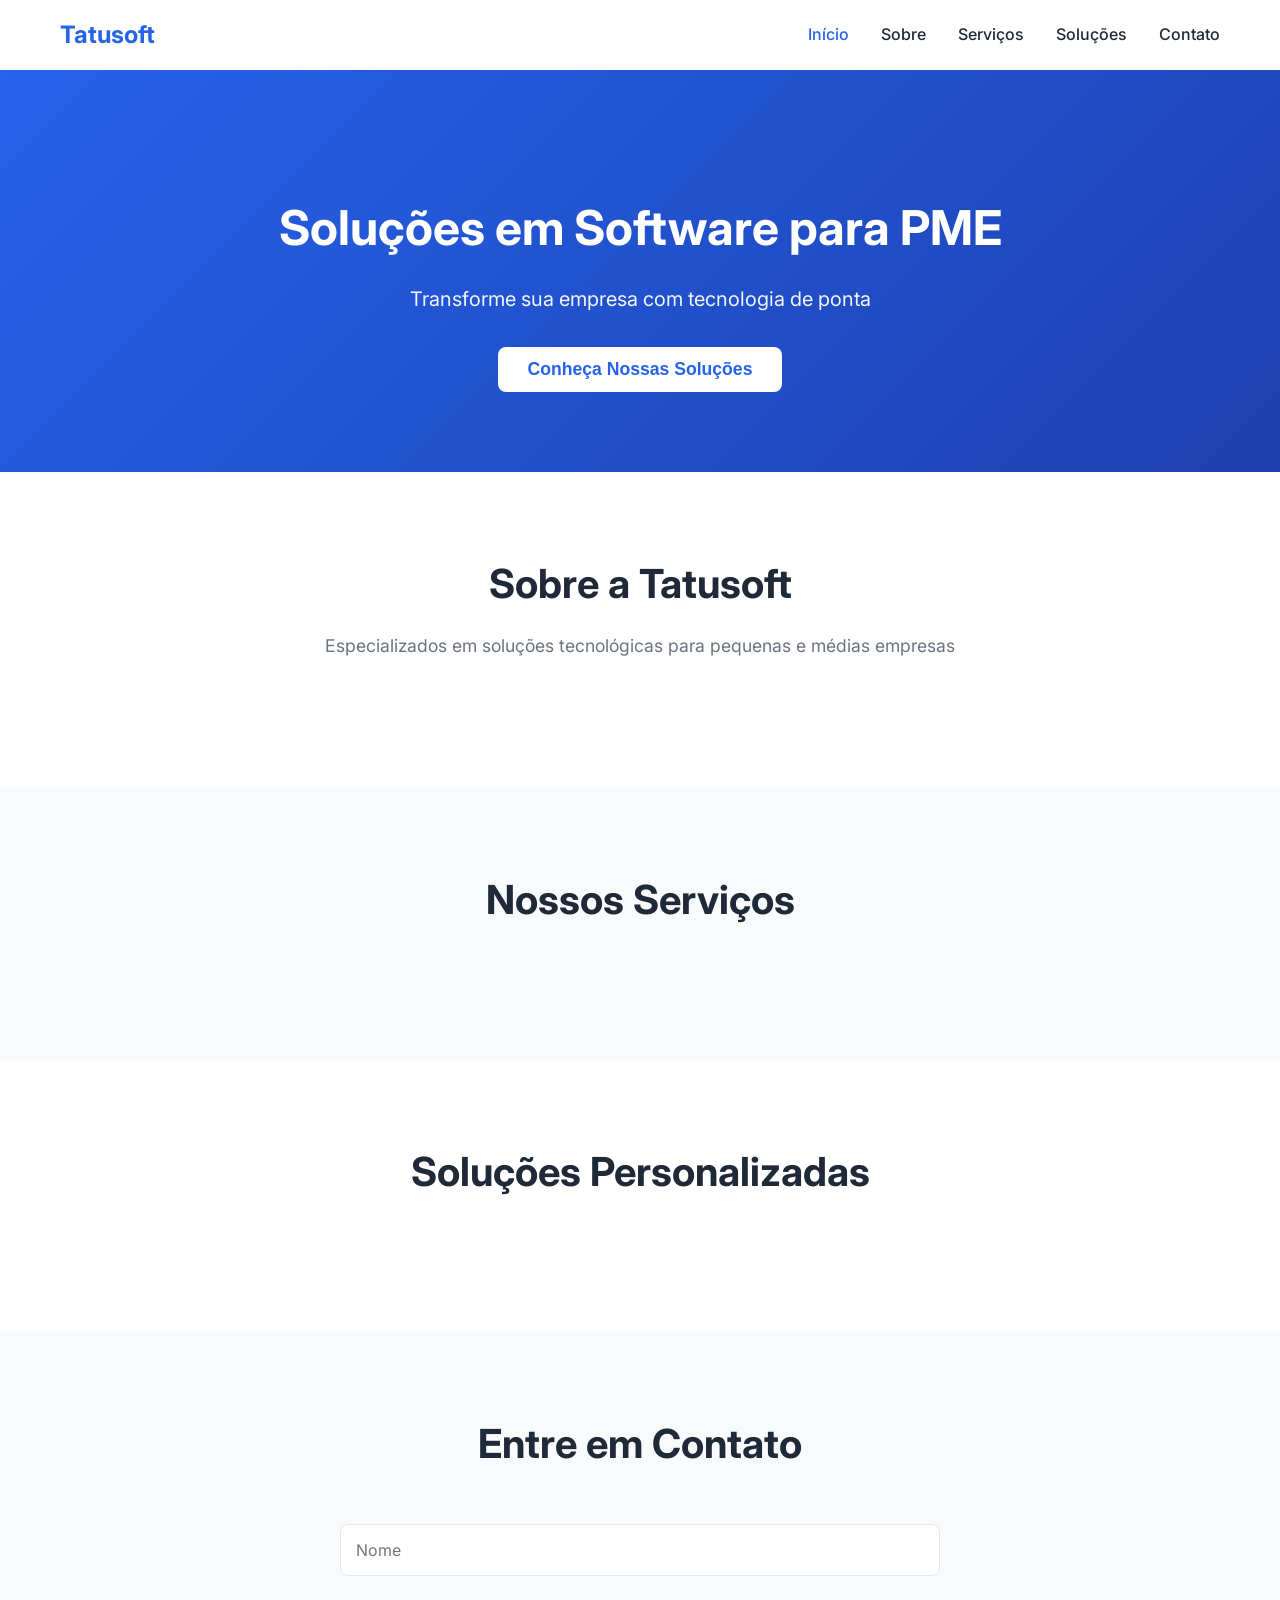
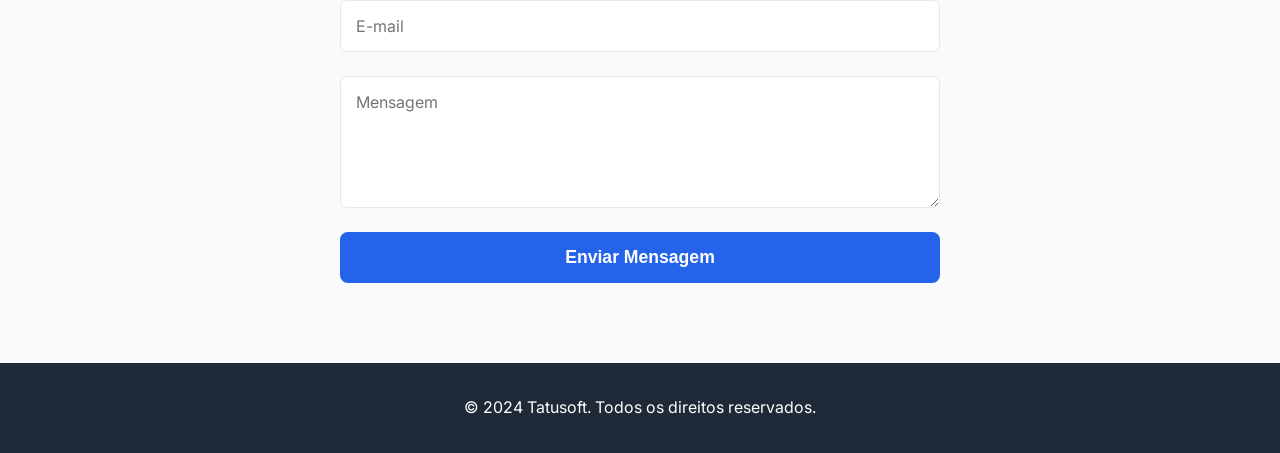
==== index.html @ 09d950d1 "Initial commit: Tatusoft website implementation - Created responsive website structure for PME solut" ====
<!DOCTYPE html>
<html lang="pt-BR">
<head>
    <meta charset="UTF-8">
    <meta name="viewport" content="width=device-width, initial-scale=1.0">
    <meta name="description" content="Tatusoft - Soluções em Software para PME">
    <meta name="keywords" content="software, PME, gestão, tecnologia, soluções empresariais">
    <title>Tatusoft - Soluções em Software para PME</title>

    <!-- Favicon -->
    <link rel="icon" type="image/x-icon" href="assets/favicon.ico">

    <!-- CSS -->
    <link rel="stylesheet" href="css/style.css">

    <!-- Fonts -->
    <link rel="preconnect" href="https://fonts.googleapis.com">
    <link rel="preconnect" href="https://fonts.gstatic.com" crossorigin>
    <link href="https://fonts.googleapis.com/css2?family=Inter:wght@300;400;500;600;700&display=swap" rel="stylesheet">
</head>
<body>
    <!-- Header -->
    <header class="header">
        <nav class="navbar">
            <div class="container">
                <div class="logo">
                    <a href="#home">Tatusoft</a>
                </div>
                <ul class="nav-menu">
                    <li><a href="#home">Início</a></li>
                    <li><a href="#sobre">Sobre</a></li>
                    <li><a href="#servicos">Serviços</a></li>
                    <li><a href="#solucoes">Soluções</a></li>
                    <li><a href="#contato">Contato</a></li>
                </ul>
                <div class="hamburger">
                    <span></span>
                    <span></span>
                    <span></span>
                </div>
            </div>
        </nav>
    </header>

    <!-- Hero Section -->
    <section id="home" class="hero">
        <div class="container">
            <h1>Soluções em Software para PME</h1>
            <p>Transforme sua empresa com tecnologia de ponta</p>
            <button class="cta-button">Conheça Nossas Soluções</button>
        </div>
    </section>

    <!-- Main Content -->
    <main>
        <!-- Sobre Section -->
        <section id="sobre" class="section">
            <div class="container">
                <h2>Sobre a Tatusoft</h2>
                <p>Especializados em soluções tecnológicas para pequenas e médias empresas</p>
            </div>
        </section>

        <!-- Serviços Section -->
        <section id="servicos" class="section">
            <div class="container">
                <h2>Nossos Serviços</h2>
                <div class="services-grid">
                    <!-- Service cards will go here -->
                </div>
            </div>
        </section>

        <!-- Soluções Section -->
        <section id="solucoes" class="section">
            <div class="container">
                <h2>Soluções Personalizadas</h2>
                <div class="solutions-grid">
                    <!-- Solution cards will go here -->
                </div>
            </div>
        </section>

        <!-- Contato Section -->
        <section id="contato" class="section">
            <div class="container">
                <h2>Entre em Contato</h2>
                <form class="contact-form">
                    <input type="text" placeholder="Nome" required>
                    <input type="email" placeholder="E-mail" required>
                    <textarea placeholder="Mensagem" rows="5" required></textarea>
                    <button type="submit">Enviar Mensagem</button>
                </form>
            </div>
        </section>
    </main>

    <!-- Footer -->
    <footer class="footer">
        <div class="container">
            <p>&copy; 2024 Tatusoft. Todos os direitos reservados.</p>
        </div>
    </footer>

    <!-- JavaScript -->
    <script src="js/main.js"></script>
</body>
</html>
---- css/style.css ----
/* Reset and Base Styles */
* {
    margin: 0;
    padding: 0;
    box-sizing: border-box;
}

:root {
    --primary-color: #2563eb;
    --secondary-color: #1e40af;
    --accent-color: #3b82f6;
    --text-dark: #1f2937;
    --text-light: #6b7280;
    --bg-light: #f9fafb;
    --bg-white: #ffffff;
    --border-color: #e5e7eb;
    --shadow: 0 4px 6px -1px rgb(0 0 0 / 0.1);
    --shadow-lg: 0 10px 15px -3px rgb(0 0 0 / 0.1);
}

body {
    font-family: 'Inter', sans-serif;
    color: var(--text-dark);
    line-height: 1.6;
    background-color: var(--bg-white);
}

.container {
    max-width: 1200px;
    margin: 0 auto;
    padding: 0 20px;
}

/* Header Styles */
.header {
    background-color: var(--bg-white);
    box-shadow: var(--shadow);
    position: fixed;
    top: 0;
    width: 100%;
    z-index: 1000;
}

.navbar {
    padding: 1rem 0;
}

.navbar .container {
    display: flex;
    justify-content: space-between;
    align-items: center;
}

.logo a {
    font-size: 1.5rem;
    font-weight: 700;
    color: var(--primary-color);
    text-decoration: none;
}

.nav-menu {
    display: flex;
    list-style: none;
    gap: 2rem;
}

.nav-menu a {
    color: var(--text-dark);
    text-decoration: none;
    font-weight: 500;
    transition: color 0.3s ease;
}

.nav-menu a:hover {
    color: var(--primary-color);
}

.hamburger {
    display: none;
    flex-direction: column;
    cursor: pointer;
}

.hamburger span {
    width: 25px;
    height: 3px;
    background-color: var(--text-dark);
    margin: 3px 0;
    transition: 0.3s;
}

/* Hero Section */
.hero {
    background: linear-gradient(135deg, var(--primary-color), var(--secondary-color));
    color: white;
    padding: 120px 0 80px;
    text-align: center;
    margin-top: 70px;
}

.hero h1 {
    font-size: 3rem;
    font-weight: 700;
    margin-bottom: 1rem;
}

.hero p {
    font-size: 1.25rem;
    margin-bottom: 2rem;
    opacity: 0.95;
}

.cta-button {
    background-color: white;
    color: var(--primary-color);
    padding: 12px 30px;
    font-size: 1.1rem;
    font-weight: 600;
    border: none;
    border-radius: 8px;
    cursor: pointer;
    transition: transform 0.3s ease, box-shadow 0.3s ease;
}

.cta-button:hover {
    transform: translateY(-2px);
    box-shadow: var(--shadow-lg);
}

/* Section Styles */
.section {
    padding: 80px 0;
}

.section:nth-child(even) {
    background-color: var(--bg-light);
}

.section h2 {
    font-size: 2.5rem;
    font-weight: 700;
    margin-bottom: 1rem;
    text-align: center;
    color: var(--text-dark);
}

.section > .container > p {
    text-align: center;
    color: var(--text-light);
    font-size: 1.1rem;
    margin-bottom: 3rem;
}

/* Services Grid */
.services-grid {
    display: grid;
    grid-template-columns: repeat(auto-fit, minmax(300px, 1fr));
    gap: 2rem;
    margin-top: 3rem;
}

.service-card {
    background: var(--bg-white);
    border-radius: 12px;
    padding: 2rem;
    text-align: center;
    box-shadow: var(--shadow);
    transition: transform 0.3s ease, box-shadow 0.3s ease;
}

.service-card:hover {
    transform: translateY(-5px);
    box-shadow: var(--shadow-lg);
}

/* Solutions Grid */
.solutions-grid {
    display: grid;
    grid-template-columns: repeat(auto-fit, minmax(350px, 1fr));
    gap: 2rem;
    margin-top: 3rem;
}

/* Contact Form */
.contact-form {
    max-width: 600px;
    margin: 3rem auto 0;
    display: flex;
    flex-direction: column;
    gap: 1.5rem;
}

.contact-form input,
.contact-form textarea {
    padding: 15px;
    border: 1px solid var(--border-color);
    border-radius: 8px;
    font-size: 1rem;
    font-family: inherit;
    transition: border-color 0.3s ease;
}

.contact-form input:focus,
.contact-form textarea:focus {
    outline: none;
    border-color: var(--primary-color);
}

.contact-form button {
    background-color: var(--primary-color);
    color: white;
    padding: 15px 30px;
    font-size: 1.1rem;
    font-weight: 600;
    border: none;
    border-radius: 8px;
    cursor: pointer;
    transition: background-color 0.3s ease;
}

.contact-form button:hover {
    background-color: var(--secondary-color);
}

/* Footer */
.footer {
    background-color: var(--text-dark);
    color: white;
    padding: 2rem 0;
    text-align: center;
}

/* Responsive Design */
@media (max-width: 768px) {
    .nav-menu {
        position: fixed;
        left: -100%;
        top: 70px;
        flex-direction: column;
        background-color: var(--bg-white);
        width: 100%;
        text-align: center;
        transition: 0.3s;
        box-shadow: var(--shadow);
        padding: 2rem 0;
    }

    .nav-menu.active {
        left: 0;
    }

    .hamburger {
        display: flex;
    }

    .hamburger.active span:nth-child(1) {
        transform: rotate(-45deg) translate(-5px, 6px);
    }

    .hamburger.active span:nth-child(2) {
        opacity: 0;
    }

    .hamburger.active span:nth-child(3) {
        transform: rotate(45deg) translate(-5px, -6px);
    }

    .hero h1 {
        font-size: 2rem;
    }

    .hero p {
        font-size: 1rem;
    }

    .section h2 {
        font-size: 1.75rem;
    }

    .services-grid,
    .solutions-grid {
        grid-template-columns: 1fr;
    }
}

@media (max-width: 480px) {
    .hero {
        padding: 80px 0 60px;
    }

    .section {
        padding: 60px 0;
    }

    .cta-button {
        font-size: 1rem;
        padding: 10px 25px;
    }
}
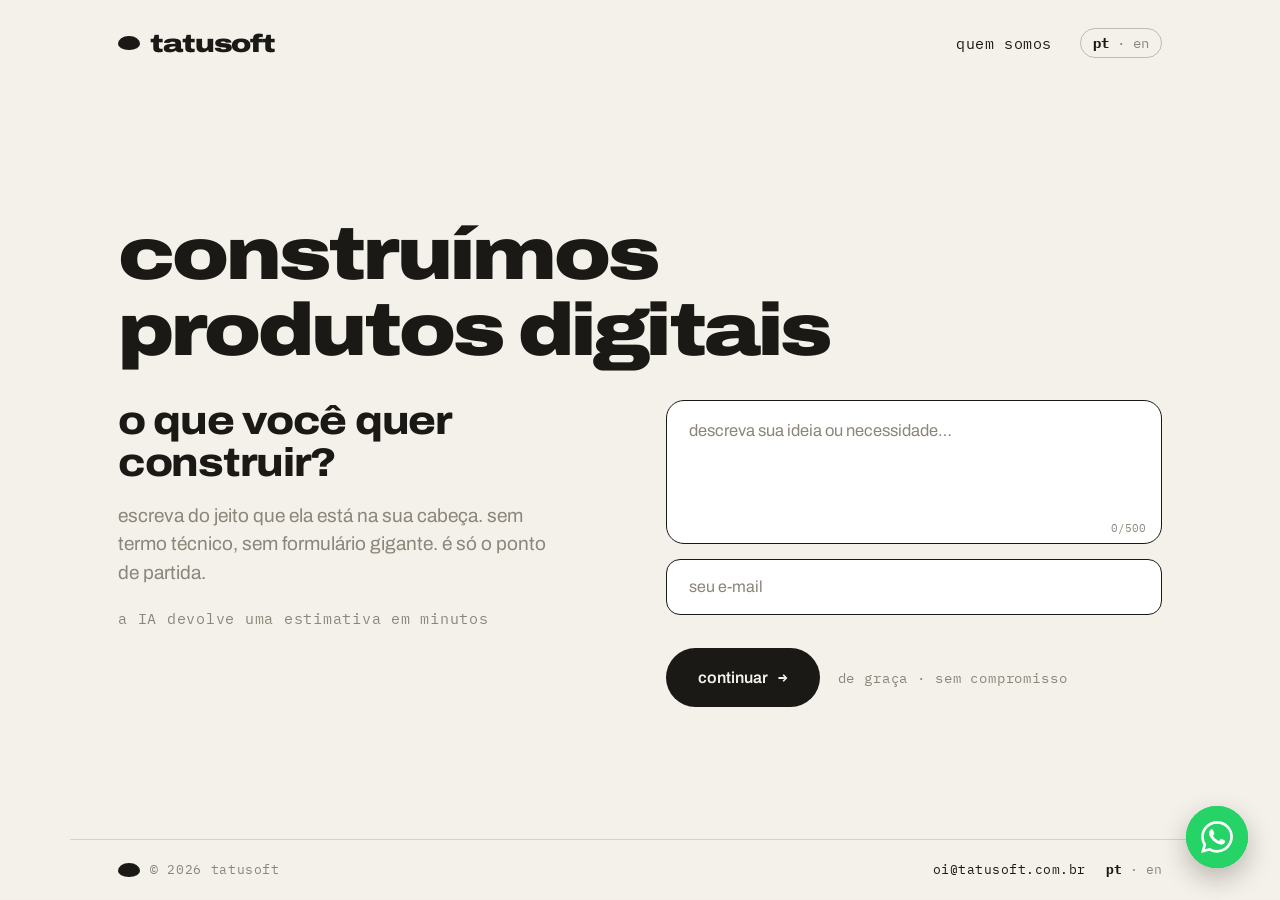
==== commit 5fb026fc: "Update: Implementação completa do design Tatusoft PME - Redesign completo seguindo o manual de marca" ====
--- a/index.html
+++ b/index.html
@@ -3,104 +3,130 @@
 <head>
     <meta charset="UTF-8">
     <meta name="viewport" content="width=device-width, initial-scale=1.0">
-    <meta name="description" content="Tatusoft - Soluções em Software para PME">
-    <meta name="keywords" content="software, PME, gestão, tecnologia, soluções empresariais">
-    <title>Tatusoft - Soluções em Software para PME</title>
+    <meta name="description" content="Tatusoft - Consultoria brasileira de produtos digitais. Transformamos ideias em produtos digitais, do primeiro rabisco ao produto no ar.">
+    <meta name="keywords" content="consultoria, produtos digitais, desenvolvimento, software, PME, tecnologia">
+    <title>tatusoft - produtos digitais para PME</title>
 
     <!-- Favicon -->
-    <link rel="icon" type="image/x-icon" href="assets/favicon.ico">
-
-    <!-- CSS -->
-    <link rel="stylesheet" href="css/style.css">
+    <link rel="icon" type="image/svg+xml" href="data:image/svg+xml,%3Csvg viewBox='0 0 32 32' xmlns='http://www.w3.org/2000/svg'%3E%3Ccircle cx='16' cy='16' r='16' fill='%231B1915'/%3E%3C/svg%3E">
 
     <!-- Fonts -->
     <link rel="preconnect" href="https://fonts.googleapis.com">
     <link rel="preconnect" href="https://fonts.gstatic.com" crossorigin>
-    <link href="https://fonts.googleapis.com/css2?family=Inter:wght@300;400;500;600;700&display=swap" rel="stylesheet">
+    <link href="https://fonts.googleapis.com/css2?family=Archivo:wdth,wght@62..125,100..900&family=IBM+Plex+Mono:wght@400;500&display=swap" rel="stylesheet">
+
+    <!-- CSS -->
+    <link rel="stylesheet" href="css/style.css">
 </head>
 <body>
-    <!-- Header -->
-    <header class="header">
-        <nav class="navbar">
+    <!-- WhatsApp Button -->
+    <a href="https://wa.me/5511999999999" target="_blank" rel="noopener" aria-label="conectar pelo whatsapp" class="whatsapp-button">
+        <span class="whatsapp-ring"></span>
+        <span class="whatsapp-icon">
+            <svg viewBox="0 0 24 24" width="32" height="32" fill="currentColor">
+                <path d="M17.472 14.382c-.297-.149-1.758-.867-2.03-.967-.273-.099-.471-.148-.67.15-.197.297-.767.966-.94 1.164-.173.199-.347.223-.644.075-.297-.15-1.255-.463-2.39-1.475-.883-.788-1.48-1.761-1.653-2.059-.173-.297-.018-.458.13-.606.134-.133.298-.347.446-.52.149-.174.198-.298.298-.497.099-.198.05-.371-.025-.52-.075-.149-.669-1.612-.916-2.207-.242-.579-.487-.5-.669-.51l-.57-.01c-.198 0-.52.074-.792.372-.272.297-1.04 1.016-1.04 2.479 0 1.462 1.065 2.875 1.213 3.074.149.198 2.096 3.2 5.077 4.487.71.306 1.263.489 1.694.625.712.227 1.36.195 1.872.118.571-.085 1.758-.719 2.006-1.413.248-.694.248-1.289.173-1.413-.074-.124-.272-.198-.57-.347m-5.421 7.403h-.004a9.87 9.87 0 01-5.031-1.378l-.361-.214-3.741.982.998-3.648-.235-.374a9.86 9.86 0 01-1.51-5.26c.001-5.45 4.436-9.884 9.888-9.884 2.64 0 5.122 1.03 6.988 2.898a9.825 9.825 0 012.893 6.994c-.003 5.45-4.437 9.884-9.885 9.884m8.413-18.297A11.815 11.815 0 0012.05 0C5.495 0 .16 5.335.157 11.892c0 2.096.547 4.142 1.588 5.945L.057 24l6.305-1.654a11.882 11.882 0 005.683 1.448h.005c6.554 0 11.89-5.335 11.893-11.893a11.821 11.821 0 00-3.48-8.413z"></path>
+            </svg>
+        </span>
+    </a>
+
+    <!-- Transition Splash (hidden by default) -->
+    <div id="transitionSplash" class="transition-splash" style="display: none;">
+        <div class="splash-pebble"></div>
+        <div class="splash-logo">tatusoft</div>
+        <div class="splash-label">preparando sua conversa</div>
+    </div>
+
+    <!-- Main Layout -->
+    <div class="wrapper">
+        <!-- Navigation -->
+        <header class="nav">
+            <a href="#" class="logo">
+                <span class="logo-pebble"></span>
+                tatusoft
+            </a>
+            <nav class="nav-menu">
+                <a href="#" class="nav-link">quem somos</a>
+                <button class="lang-switch" aria-label="alternar idioma">
+                    <span class="lang-pt active">pt</span>
+                    <span class="lang-divider"> · </span>
+                    <span class="lang-en">en</span>
+                </button>
+            </nav>
+        </header>
+
+        <!-- Hero Section -->
+        <section class="hero">
             <div class="container">
-                <div class="logo">
-                    <a href="#home">Tatusoft</a>
-                </div>
-                <ul class="nav-menu">
-                    <li><a href="#home">Início</a></li>
-                    <li><a href="#sobre">Sobre</a></li>
-                    <li><a href="#servicos">Serviços</a></li>
-                    <li><a href="#solucoes">Soluções</a></li>
-                    <li><a href="#contato">Contato</a></li>
-                </ul>
-                <div class="hamburger">
-                    <span></span>
-                    <span></span>
-                    <span></span>
-                </div>
-            </div>
-        </nav>
-    </header>
+                <h1 class="hero-title">
+                    <span class="hero-static" data-pt="construímos" data-en="we build">construímos</span>
+                    <span class="hero-dynamic" data-words-pt='["produtos digitais", "projetos proprietários", "experimentos digitais", "times de tecnologia"]' data-words-en='["digital products", "proprietary projects", "digital experiments", "technology teams"]'>produtos digitais</span>
+                </h1>
 
-    <!-- Hero Section -->
-    <section id="home" class="hero">
-        <div class="container">
-            <h1>Soluções em Software para PME</h1>
-            <p>Transforme sua empresa com tecnologia de ponta</p>
-            <button class="cta-button">Conheça Nossas Soluções</button>
-        </div>
-    </section>
+                <div class="hero-grid">
+                    <div class="hero-info">
+                        <h2 data-pt="o que você quer construir?" data-en="what do you want to build?">o que você quer construir?</h2>
+                        <p data-pt="escreva do jeito que ela está na sua cabeça. sem termo técnico, sem formulário gigante. é só o ponto de partida." data-en="write it the way it's in your head. no technical terms, no giant form. it's just the starting point.">
+                            escreva do jeito que ela está na sua cabeça. sem termo técnico, sem formulário gigante. é só o ponto de partida.
+                        </p>
+                        <div class="mono-accent" data-pt="a IA devolve uma estimativa em minutos" data-en="the AI returns an estimate in minutes">
+                            a IA devolve uma estimativa em minutos
+                        </div>
+                    </div>
 
-    <!-- Main Content -->
-    <main>
-        <!-- Sobre Section -->
-        <section id="sobre" class="section">
-            <div class="container">
-                <h2>Sobre a Tatusoft</h2>
-                <p>Especializados em soluções tecnológicas para pequenas e médias empresas</p>
-            </div>
-        </section>
+                    <form class="capture-form" id="captureForm">
+                        <div class="textarea-wrapper">
+                            <textarea
+                                id="ideaInput"
+                                maxlength="500"
+                                placeholder="descreva sua ideia ou necessidade…"
+                                data-placeholder-pt="descreva sua ideia ou necessidade…"
+                                data-placeholder-en="describe your idea or need…"
+                                required
+                            ></textarea>
+                            <div class="char-count">0/500</div>
+                        </div>
 
-        <!-- Serviços Section -->
-        <section id="servicos" class="section">
-            <div class="container">
-                <h2>Nossos Serviços</h2>
-                <div class="services-grid">
-                    <!-- Service cards will go here -->
+                        <input
+                            type="email"
+                            id="emailInput"
+                            placeholder="seu e-mail"
+                            data-placeholder-pt="seu e-mail"
+                            data-placeholder-en="your email"
+                            required
+                        >
+
+                        <div class="form-actions">
+                            <button type="submit" class="btn-primary">
+                                <span data-pt="continuar" data-en="continue">continuar</span>
+                                <span class="arrow">→</span>
+                            </button>
+                            <span class="form-note" data-pt="de graça · sem compromisso" data-en="free · no commitment">
+                                de graça · sem compromisso
+                            </span>
+                        </div>
+                    </form>
                 </div>
             </div>
         </section>
 
-        <!-- Soluções Section -->
-        <section id="solucoes" class="section">
-            <div class="container">
-                <h2>Soluções Personalizadas</h2>
-                <div class="solutions-grid">
-                    <!-- Solution cards will go here -->
+        <!-- Footer -->
+        <footer class="footer">
+            <div class="footer-content">
+                <div class="footer-left">
+                    <span class="footer-pebble"></span>
+                    <span class="footer-copyright">© 2026 tatusoft</span>
+                </div>
+                <div class="footer-right">
+                    <a href="mailto:oi@tatusoft.com.br">oi@tatusoft.com.br</a>
+                    <button class="lang-switch-footer" aria-label="alternar idioma">
+                        <span class="lang-pt active">pt</span>
+                        <span> · </span>
+                        <span class="lang-en">en</span>
+                    </button>
                 </div>
             </div>
-        </section>
-
-        <!-- Contato Section -->
-        <section id="contato" class="section">
-            <div class="container">
-                <h2>Entre em Contato</h2>
-                <form class="contact-form">
-                    <input type="text" placeholder="Nome" required>
-                    <input type="email" placeholder="E-mail" required>
-                    <textarea placeholder="Mensagem" rows="5" required></textarea>
-                    <button type="submit">Enviar Mensagem</button>
-                </form>
-            </div>
-        </section>
-    </main>
-
-    <!-- Footer -->
-    <footer class="footer">
-        <div class="container">
-            <p>&copy; 2024 Tatusoft. Todos os direitos reservados.</p>
-        </div>
-    </footer>
+        </footer>
+    </div>
 
     <!-- JavaScript -->
     <script src="js/main.js"></script>
--- a/css/style.css
+++ b/css/style.css
@@ -1,4 +1,4 @@
-/* Reset and Base Styles */
+/* ========== Base Styles ========== */
 * {
     margin: 0;
     padding: 0;
@@ -6,294 +6,511 @@
 }
 
 :root {
-    --primary-color: #2563eb;
-    --secondary-color: #1e40af;
-    --accent-color: #3b82f6;
-    --text-dark: #1f2937;
-    --text-light: #6b7280;
-    --bg-light: #f9fafb;
-    --bg-white: #ffffff;
-    --border-color: #e5e7eb;
-    --shadow: 0 4px 6px -1px rgb(0 0 0 / 0.1);
-    --shadow-lg: 0 10px 15px -3px rgb(0 0 0 / 0.1);
+    /* Brand Colors */
+    --papel: #F4F1EA;
+    --leite: #FCFBF8;
+    --grafite: #1B1915;
+    --pedra: #8B857A;
+    --whatsapp: #25D366;
+
+    /* Spacing */
+    --spacing-xs: 8px;
+    --spacing-sm: 12px;
+    --spacing-md: 16px;
+    --spacing-lg: 24px;
+    --spacing-xl: 32px;
+    --spacing-2xl: 48px;
+    --spacing-3xl: 64px;
+}
+
+html {
+    height: 100%;
+    background: var(--papel);
 }
 
 body {
-    font-family: 'Inter', sans-serif;
-    color: var(--text-dark);
-    line-height: 1.6;
-    background-color: var(--bg-white);
-}
-
-.container {
-    max-width: 1200px;
-    margin: 0 auto;
-    padding: 0 20px;
-}
-
-/* Header Styles */
-.header {
-    background-color: var(--bg-white);
-    box-shadow: var(--shadow);
+    margin: 0;
+    height: 100%;
+    overflow: hidden;
+    background: var(--papel);
+    color: var(--grafite);
+    font-family: 'Archivo', system-ui, sans-serif;
+    -webkit-font-smoothing: antialiased;
+    text-rendering: optimizeLegibility;
+}
+
+a {
+    color: var(--grafite);
+    text-decoration: none;
+}
+
+a:hover {
+    opacity: 0.55;
+}
+
+::selection {
+    background: var(--grafite);
+    color: var(--papel);
+}
+
+input, textarea {
+    font-family: 'Archivo', system-ui, sans-serif;
+}
+
+input::placeholder, textarea::placeholder {
+    color: var(--pedra);
+    opacity: 1;
+}
+
+/* ========== Animations ========== */
+@keyframes pebble {
+    0%, 100% { transform: translateY(0); }
+    50% { transform: translateY(-7px); }
+}
+
+@keyframes wordin {
+    from {
+        opacity: 0;
+        transform: translateY(0.28em);
+    }
+    to {
+        opacity: 1;
+        transform: translateY(0);
+    }
+}
+
+@keyframes wa-float {
+    0%, 100% { transform: translateY(0); }
+    50% { transform: translateY(-6px); }
+}
+
+@keyframes wa-ring {
+    0% {
+        transform: scale(1);
+        opacity: 0.55;
+    }
+    70%, 100% {
+        transform: scale(1.9);
+        opacity: 0;
+    }
+}
+
+/* ========== WhatsApp Button ========== */
+.whatsapp-button {
+    position: fixed;
+    right: clamp(18px, 3vw, 32px);
+    bottom: clamp(18px, 3vw, 32px);
+    z-index: 95;
+    width: 62px;
+    height: 62px;
+    display: flex;
+    align-items: center;
+    justify-content: center;
+    animation: wa-float 3s ease-in-out infinite;
+}
+
+.whatsapp-ring {
+    position: absolute;
+    inset: 0;
+    border-radius: 999px;
+    background: var(--whatsapp);
+    animation: wa-ring 2.4s ease-out infinite;
+}
+
+.whatsapp-icon {
+    position: relative;
+    width: 62px;
+    height: 62px;
+    border-radius: 999px;
+    background: var(--whatsapp);
+    color: #FFFFFF;
+    display: flex;
+    align-items: center;
+    justify-content: center;
+    box-shadow: 0 10px 26px rgba(27, 25, 21, 0.28);
+}
+
+/* ========== Transition Splash ========== */
+.transition-splash {
     position: fixed;
     top: 0;
+    left: 0;
+    width: 100vw;
+    height: 100vh;
+    z-index: 90;
+    background: var(--grafite);
+    color: var(--papel);
+    display: flex;
+    flex-direction: column;
+    align-items: center;
+    justify-content: center;
+    gap: 22px;
+}
+
+.splash-pebble {
+    width: 46px;
+    height: 29px;
+    background: var(--papel);
+    border-radius: 50% / 58% 58% 44% 44%;
+    animation: pebble 1.2s ease-in-out infinite;
+}
+
+.splash-logo {
+    font-size: clamp(34px, 8vw, 52px);
+    font-weight: 900;
+    font-stretch: 125%;
+    letter-spacing: -0.045em;
+}
+
+.splash-label {
+    font-family: 'IBM Plex Mono', monospace;
+    font-size: 13px;
+    letter-spacing: 0.14em;
+    color: rgba(244, 241, 234, 0.55);
+    text-transform: uppercase;
+}
+
+/* ========== Layout Wrapper ========== */
+.wrapper {
+    height: 100vh;
+    display: flex;
+    flex-direction: column;
+    overflow: hidden;
+}
+
+/* ========== Navigation ========== */
+.nav {
+    flex: none;
+    max-width: 1140px;
+    margin: 0 auto;
+    padding: clamp(16px, 3vw, 28px) clamp(20px, 4vw, 48px);
+    display: flex;
+    align-items: center;
+    justify-content: space-between;
+    gap: 16px;
     width: 100%;
-    z-index: 1000;
-}
-
-.navbar {
-    padding: 1rem 0;
-}
-
-.navbar .container {
-    display: flex;
+}
+
+.logo {
+    display: flex;
+    align-items: center;
+    gap: 10px;
+    font-size: 25px;
+    font-weight: 900;
+    font-stretch: 125%;
+    letter-spacing: -0.045em;
+}
+
+.logo-pebble, .footer-pebble {
+    width: 22px;
+    height: 14px;
+    background: var(--grafite);
+    border-radius: 50% / 58% 58% 44% 44%;
+    flex: none;
+}
+
+.nav-menu {
+    display: flex;
+    align-items: center;
+    gap: clamp(14px, 2.5vw, 28px);
+    font-family: 'IBM Plex Mono', monospace;
+    font-size: 14.5px;
+    letter-spacing: 0.04em;
+}
+
+.lang-switch, .lang-switch-footer {
+    border: 1px solid rgba(27, 25, 21, 0.25);
+    border-radius: 999px;
+    padding: 5px 12px;
+    cursor: pointer;
+    user-select: none;
+    background: transparent;
+    font-family: 'IBM Plex Mono', monospace;
+    font-size: 14px;
+    color: var(--grafite);
+}
+
+.lang-switch:hover, .lang-switch-footer:hover {
+    opacity: 0.7;
+}
+
+.lang-pt, .lang-en {
+    transition: all 0.3s ease;
+}
+
+.lang-pt.active, .lang-en.active {
+    font-weight: 700;
+    color: var(--grafite);
+}
+
+.lang-pt:not(.active), .lang-en:not(.active) {
+    color: var(--pedra);
+}
+
+.lang-divider {
+    color: var(--pedra);
+}
+
+/* ========== Hero Section ========== */
+.hero {
+    flex: 1 1 auto;
+    min-height: 0;
+    display: flex;
+    flex-direction: column;
+    justify-content: center;
+    overflow: hidden;
+    padding: clamp(12px, 2.5vh, 36px) 0;
+}
+
+.container {
+    max-width: 1140px;
+    width: 100%;
+    margin: 0 auto;
+    padding: 0 clamp(20px, 4vw, 48px);
+}
+
+.hero-title {
+    margin: 0;
+    font-size: clamp(38px, 6vw, 74px);
+    font-weight: 900;
+    font-stretch: 118%;
+    letter-spacing: -0.04em;
+    line-height: 1.02;
+}
+
+.hero-static, .hero-dynamic {
+    display: block;
+}
+
+.hero-dynamic {
+    animation: wordin 0.5s ease both;
+}
+
+.hero-grid {
+    margin-top: clamp(18px, 3.5vh, 60px);
+    display: grid;
+    grid-template-columns: repeat(auto-fit, minmax(320px, 1fr));
+    gap: clamp(24px, 4vw, 64px);
+    align-items: start;
+}
+
+.hero-info h2 {
+    margin: 0;
+    font-size: clamp(26px, 3.4vw, 40px);
+    font-weight: 800;
+    font-stretch: 112%;
+    letter-spacing: -0.032em;
+    line-height: 1.05;
+}
+
+.hero-info p {
+    margin: clamp(12px, 2vh, 20px) 0 0;
+    font-size: clamp(15px, 1.9vw, 19px);
+    color: var(--pedra);
+    line-height: 1.5;
+    max-width: 440px;
+}
+
+.mono-accent {
+    margin-top: clamp(14px, 2.4vh, 26px);
+    display: flex;
+    align-items: center;
+    gap: 10px;
+    font-family: 'IBM Plex Mono', monospace;
+    font-size: 15px;
+    letter-spacing: 0.05em;
+    color: var(--pedra);
+}
+
+/* ========== Form ========== */
+.capture-form {
+    display: flex;
+    flex-direction: column;
+    gap: 12px;
+}
+
+.textarea-wrapper {
+    position: relative;
+}
+
+textarea {
+    width: 100%;
+    height: clamp(96px, 16vh, 200px);
+    resize: none;
+    border: 1.5px solid var(--grafite);
+    border-radius: 18px;
+    background: #FFFFFF;
+    outline: none;
+    padding: 18px 22px;
+    font-size: 16.5px;
+    line-height: 1.5;
+    color: var(--grafite);
+    transition: border-color 0.3s ease;
+}
+
+textarea:focus {
+    border-color: var(--grafite);
+    box-shadow: 0 0 0 2px rgba(27, 25, 21, 0.1);
+}
+
+.char-count {
+    position: absolute;
+    right: 16px;
+    bottom: 12px;
+    font-family: 'IBM Plex Mono', monospace;
+    font-size: 11px;
+    color: var(--pedra);
+}
+
+input[type="email"] {
+    width: 100%;
+    height: 56px;
+    border: 1.5px solid var(--grafite);
+    border-radius: 14px;
+    background: #FFFFFF;
+    outline: none;
+    padding: 0 22px;
+    font-size: 16px;
+    color: var(--grafite);
+    transition: border-color 0.3s ease;
+}
+
+input[type="email"]:focus {
+    border-color: var(--grafite);
+    box-shadow: 0 0 0 2px rgba(27, 25, 21, 0.1);
+}
+
+input[type="email"].error {
+    border-color: #B23A2E;
+}
+
+.form-actions {
+    margin-top: clamp(14px, 2.4vh, 24px);
+    display: flex;
+    align-items: center;
+    gap: 18px;
+    flex-wrap: wrap;
+}
+
+.btn-primary {
+    border: none;
+    cursor: pointer;
+    background: var(--grafite);
+    color: var(--papel);
+    border-radius: 999px;
+    padding: 16px 32px;
+    font-size: 16px;
+    font-weight: 600;
+    font-family: 'Archivo', sans-serif;
+    display: inline-flex;
+    align-items: center;
+    gap: 10px;
+    transition: transform 0.2s ease, box-shadow 0.2s ease;
+}
+
+.btn-primary:hover {
+    transform: translateY(-2px);
+    box-shadow: 0 4px 12px rgba(27, 25, 21, 0.25);
+}
+
+.btn-primary .arrow {
+    font-family: 'IBM Plex Mono', monospace;
+}
+
+.form-note {
+    font-family: 'IBM Plex Mono', monospace;
+    font-size: 14px;
+    letter-spacing: 0.06em;
+    color: var(--pedra);
+}
+
+/* ========== Footer ========== */
+.footer {
+    flex: none;
+    width: 100%;
+}
+
+.footer-content {
+    max-width: 1140px;
+    margin: 0 auto;
+    padding: clamp(14px, 2.4vh, 24px) clamp(20px, 4vw, 48px);
+    border-top: 1px solid rgba(27, 25, 21, 0.14);
+    display: flex;
+    flex-wrap: wrap;
+    gap: 10px 24px;
+    align-items: center;
     justify-content: space-between;
-    align-items: center;
-}
-
-.logo a {
-    font-size: 1.5rem;
-    font-weight: 700;
-    color: var(--primary-color);
-    text-decoration: none;
-}
-
-.nav-menu {
-    display: flex;
-    list-style: none;
-    gap: 2rem;
-}
-
-.nav-menu a {
-    color: var(--text-dark);
-    text-decoration: none;
-    font-weight: 500;
-    transition: color 0.3s ease;
-}
-
-.nav-menu a:hover {
-    color: var(--primary-color);
-}
-
-.hamburger {
-    display: none;
-    flex-direction: column;
-    cursor: pointer;
-}
-
-.hamburger span {
-    width: 25px;
-    height: 3px;
-    background-color: var(--text-dark);
-    margin: 3px 0;
-    transition: 0.3s;
-}
-
-/* Hero Section */
-.hero {
-    background: linear-gradient(135deg, var(--primary-color), var(--secondary-color));
-    color: white;
-    padding: 120px 0 80px;
-    text-align: center;
-    margin-top: 70px;
-}
-
-.hero h1 {
-    font-size: 3rem;
-    font-weight: 700;
-    margin-bottom: 1rem;
-}
-
-.hero p {
-    font-size: 1.25rem;
-    margin-bottom: 2rem;
-    opacity: 0.95;
-}
-
-.cta-button {
-    background-color: white;
-    color: var(--primary-color);
-    padding: 12px 30px;
-    font-size: 1.1rem;
-    font-weight: 600;
+}
+
+.footer-left {
+    display: flex;
+    align-items: center;
+    gap: 10px;
+}
+
+.footer-copyright {
+    font-family: 'IBM Plex Mono', monospace;
+    font-size: 13px;
+    letter-spacing: 0.05em;
+    color: var(--pedra);
+}
+
+.footer-right {
+    display: flex;
+    align-items: center;
+    gap: 20px;
+    font-family: 'IBM Plex Mono', monospace;
+    font-size: 13px;
+    letter-spacing: 0.04em;
+}
+
+.lang-switch-footer {
+    font-size: 13px;
     border: none;
-    border-radius: 8px;
-    cursor: pointer;
-    transition: transform 0.3s ease, box-shadow 0.3s ease;
-}
-
-.cta-button:hover {
-    transform: translateY(-2px);
-    box-shadow: var(--shadow-lg);
-}
-
-/* Section Styles */
-.section {
-    padding: 80px 0;
-}
-
-.section:nth-child(even) {
-    background-color: var(--bg-light);
-}
-
-.section h2 {
-    font-size: 2.5rem;
-    font-weight: 700;
-    margin-bottom: 1rem;
-    text-align: center;
-    color: var(--text-dark);
-}
-
-.section > .container > p {
-    text-align: center;
-    color: var(--text-light);
-    font-size: 1.1rem;
-    margin-bottom: 3rem;
-}
-
-/* Services Grid */
-.services-grid {
-    display: grid;
-    grid-template-columns: repeat(auto-fit, minmax(300px, 1fr));
-    gap: 2rem;
-    margin-top: 3rem;
-}
-
-.service-card {
-    background: var(--bg-white);
-    border-radius: 12px;
-    padding: 2rem;
-    text-align: center;
-    box-shadow: var(--shadow);
-    transition: transform 0.3s ease, box-shadow 0.3s ease;
-}
-
-.service-card:hover {
-    transform: translateY(-5px);
-    box-shadow: var(--shadow-lg);
-}
-
-/* Solutions Grid */
-.solutions-grid {
-    display: grid;
-    grid-template-columns: repeat(auto-fit, minmax(350px, 1fr));
-    gap: 2rem;
-    margin-top: 3rem;
-}
-
-/* Contact Form */
-.contact-form {
-    max-width: 600px;
-    margin: 3rem auto 0;
-    display: flex;
-    flex-direction: column;
-    gap: 1.5rem;
-}
-
-.contact-form input,
-.contact-form textarea {
-    padding: 15px;
-    border: 1px solid var(--border-color);
-    border-radius: 8px;
-    font-size: 1rem;
-    font-family: inherit;
-    transition: border-color 0.3s ease;
-}
-
-.contact-form input:focus,
-.contact-form textarea:focus {
-    outline: none;
-    border-color: var(--primary-color);
-}
-
-.contact-form button {
-    background-color: var(--primary-color);
-    color: white;
-    padding: 15px 30px;
-    font-size: 1.1rem;
-    font-weight: 600;
-    border: none;
-    border-radius: 8px;
-    cursor: pointer;
-    transition: background-color 0.3s ease;
-}
-
-.contact-form button:hover {
-    background-color: var(--secondary-color);
-}
-
-/* Footer */
-.footer {
-    background-color: var(--text-dark);
-    color: white;
-    padding: 2rem 0;
-    text-align: center;
-}
-
-/* Responsive Design */
-@media (max-width: 768px) {
+    padding: 0;
+    color: var(--pedra);
+}
+
+/* ========== Mobile Responsive ========== */
+@media (max-width: 640px) {
+    html, body {
+        height: auto;
+        overflow: auto;
+    }
+
+    .wrapper {
+        height: auto;
+        min-height: 100vh;
+        overflow: visible;
+    }
+
+    .hero {
+        overflow: visible;
+        justify-content: flex-start;
+        padding: 8px 0 40px;
+    }
+
+    .hero-grid {
+        grid-template-columns: 1fr;
+    }
+
     .nav-menu {
-        position: fixed;
-        left: -100%;
-        top: 70px;
+        font-size: 13px;
+    }
+
+    .logo {
+        font-size: 22px;
+    }
+
+    .footer-content {
         flex-direction: column;
-        background-color: var(--bg-white);
-        width: 100%;
-        text-align: center;
-        transition: 0.3s;
-        box-shadow: var(--shadow);
-        padding: 2rem 0;
-    }
-
-    .nav-menu.active {
-        left: 0;
-    }
-
-    .hamburger {
-        display: flex;
-    }
-
-    .hamburger.active span:nth-child(1) {
-        transform: rotate(-45deg) translate(-5px, 6px);
-    }
-
-    .hamburger.active span:nth-child(2) {
-        opacity: 0;
-    }
-
-    .hamburger.active span:nth-child(3) {
-        transform: rotate(45deg) translate(-5px, -6px);
-    }
-
-    .hero h1 {
-        font-size: 2rem;
-    }
-
-    .hero p {
-        font-size: 1rem;
-    }
-
-    .section h2 {
-        font-size: 1.75rem;
-    }
-
-    .services-grid,
-    .solutions-grid {
-        grid-template-columns: 1fr;
-    }
-}
-
-@media (max-width: 480px) {
-    .hero {
-        padding: 80px 0 60px;
-    }
-
-    .section {
-        padding: 60px 0;
-    }
-
-    .cta-button {
-        font-size: 1rem;
-        padding: 10px 25px;
+        align-items: flex-start;
+        gap: 16px;
+    }
+
+    .footer-right {
+        flex-direction: column;
+        align-items: flex-start;
+        gap: 10px;
     }
 }
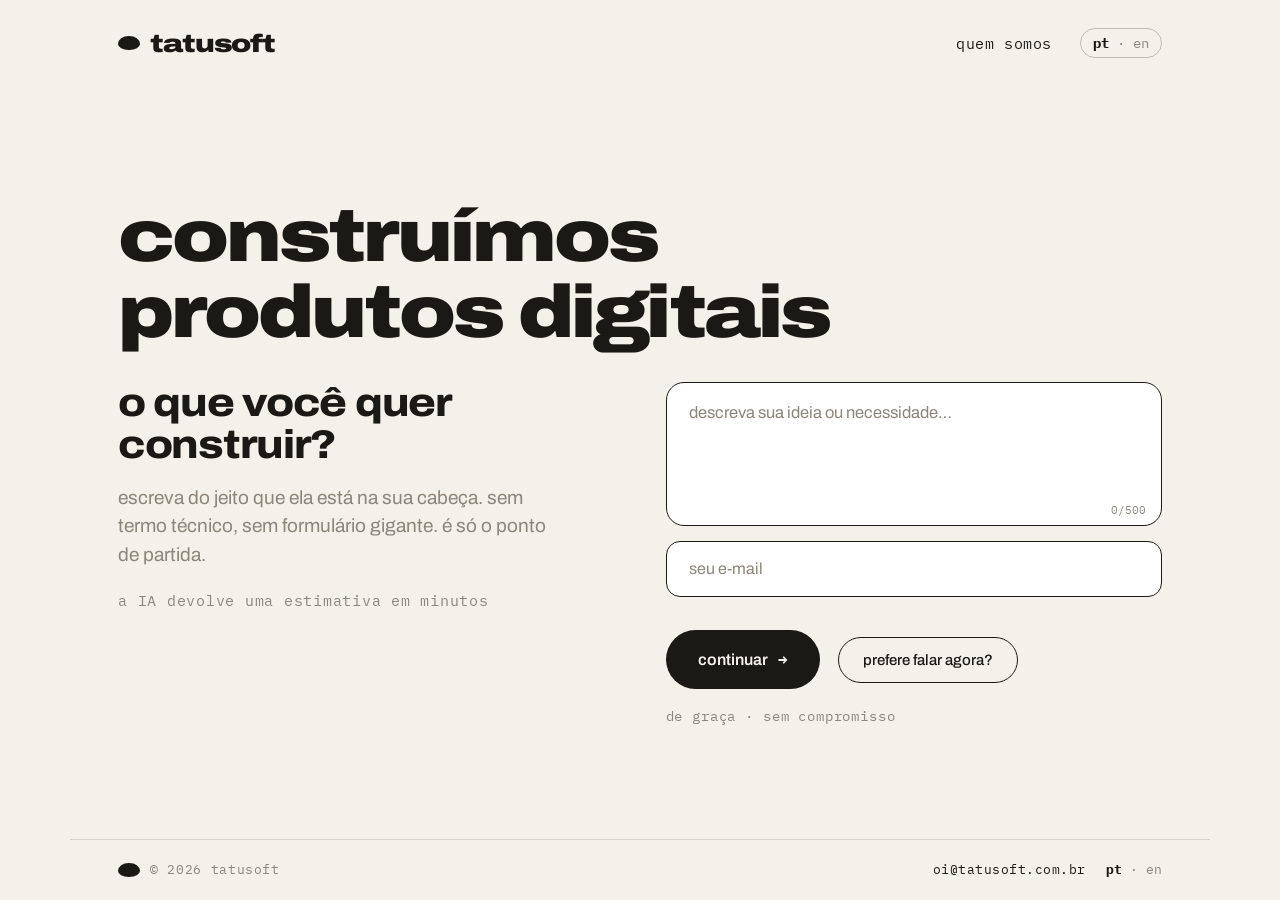
==== commit 74bbafa0: "Refatorar botão WhatsApp: remover flutuante, adicionar inline - Remove botão WhatsApp flutuante e su" ====
--- a/index.html
+++ b/index.html
@@ -19,16 +19,6 @@
     <link rel="stylesheet" href="css/style.css">
 </head>
 <body>
-    <!-- WhatsApp Button -->
-    <a href="https://wa.me/5511999999999" target="_blank" rel="noopener" aria-label="conectar pelo whatsapp" class="whatsapp-button">
-        <span class="whatsapp-ring"></span>
-        <span class="whatsapp-icon">
-            <svg viewBox="0 0 24 24" width="32" height="32" fill="currentColor">
-                <path d="M17.472 14.382c-.297-.149-1.758-.867-2.03-.967-.273-.099-.471-.148-.67.15-.197.297-.767.966-.94 1.164-.173.199-.347.223-.644.075-.297-.15-1.255-.463-2.39-1.475-.883-.788-1.48-1.761-1.653-2.059-.173-.297-.018-.458.13-.606.134-.133.298-.347.446-.52.149-.174.198-.298.298-.497.099-.198.05-.371-.025-.52-.075-.149-.669-1.612-.916-2.207-.242-.579-.487-.5-.669-.51l-.57-.01c-.198 0-.52.074-.792.372-.272.297-1.04 1.016-1.04 2.479 0 1.462 1.065 2.875 1.213 3.074.149.198 2.096 3.2 5.077 4.487.71.306 1.263.489 1.694.625.712.227 1.36.195 1.872.118.571-.085 1.758-.719 2.006-1.413.248-.694.248-1.289.173-1.413-.074-.124-.272-.198-.57-.347m-5.421 7.403h-.004a9.87 9.87 0 01-5.031-1.378l-.361-.214-3.741.982.998-3.648-.235-.374a9.86 9.86 0 01-1.51-5.26c.001-5.45 4.436-9.884 9.888-9.884 2.64 0 5.122 1.03 6.988 2.898a9.825 9.825 0 012.893 6.994c-.003 5.45-4.437 9.884-9.885 9.884m8.413-18.297A11.815 11.815 0 0012.05 0C5.495 0 .16 5.335.157 11.892c0 2.096.547 4.142 1.588 5.945L.057 24l6.305-1.654a11.882 11.882 0 005.683 1.448h.005c6.554 0 11.89-5.335 11.893-11.893a11.821 11.821 0 00-3.48-8.413z"></path>
-            </svg>
-        </span>
-    </a>
-
     <!-- Transition Splash (hidden by default) -->
     <div id="transitionSplash" class="transition-splash" style="display: none;">
         <div class="splash-pebble"></div>
@@ -45,7 +35,7 @@
                 tatusoft
             </a>
             <nav class="nav-menu">
-                <a href="#" class="nav-link">quem somos</a>
+                <a href="quem-somos.html" class="nav-link">quem somos</a>
                 <button class="lang-switch" aria-label="alternar idioma">
                     <span class="lang-pt active">pt</span>
                     <span class="lang-divider"> · </span>
@@ -100,6 +90,9 @@
                                 <span data-pt="continuar" data-en="continue">continuar</span>
                                 <span class="arrow">→</span>
                             </button>
+                            <a href="https://wa.me/5511999999999" target="_blank" rel="noopener" class="btn-whatsapp">
+                                <span data-pt="prefere falar agora?" data-en="prefer to talk now?">prefere falar agora?</span>
+                            </a>
                             <span class="form-note" data-pt="de graça · sem compromisso" data-en="free · no commitment">
                                 de graça · sem compromisso
                             </span>
--- a/css/style.css
+++ b/css/style.css
@@ -79,56 +79,6 @@
     }
 }
 
-@keyframes wa-float {
-    0%, 100% { transform: translateY(0); }
-    50% { transform: translateY(-6px); }
-}
-
-@keyframes wa-ring {
-    0% {
-        transform: scale(1);
-        opacity: 0.55;
-    }
-    70%, 100% {
-        transform: scale(1.9);
-        opacity: 0;
-    }
-}
-
-/* ========== WhatsApp Button ========== */
-.whatsapp-button {
-    position: fixed;
-    right: clamp(18px, 3vw, 32px);
-    bottom: clamp(18px, 3vw, 32px);
-    z-index: 95;
-    width: 62px;
-    height: 62px;
-    display: flex;
-    align-items: center;
-    justify-content: center;
-    animation: wa-float 3s ease-in-out infinite;
-}
-
-.whatsapp-ring {
-    position: absolute;
-    inset: 0;
-    border-radius: 999px;
-    background: var(--whatsapp);
-    animation: wa-ring 2.4s ease-out infinite;
-}
-
-.whatsapp-icon {
-    position: relative;
-    width: 62px;
-    height: 62px;
-    border-radius: 999px;
-    background: var(--whatsapp);
-    color: #FFFFFF;
-    display: flex;
-    align-items: center;
-    justify-content: center;
-    box-shadow: 0 10px 26px rgba(27, 25, 21, 0.28);
-}
 
 /* ========== Transition Splash ========== */
 .transition-splash {
@@ -417,6 +367,29 @@
     font-family: 'IBM Plex Mono', monospace;
 }
 
+.btn-whatsapp {
+    border: 1.5px solid var(--grafite);
+    cursor: pointer;
+    background: transparent;
+    color: var(--grafite);
+    border-radius: 999px;
+    padding: 14px 24px;
+    font-size: 15px;
+    font-weight: 500;
+    font-family: 'Archivo', sans-serif;
+    display: inline-flex;
+    align-items: center;
+    gap: 8px;
+    transition: all 0.2s ease;
+    text-decoration: none;
+}
+
+.btn-whatsapp:hover {
+    background: var(--grafite);
+    color: var(--papel);
+    transform: translateY(-2px);
+}
+
 .form-note {
     font-family: 'IBM Plex Mono', monospace;
     font-size: 14px;
@@ -474,43 +447,231 @@
 /* ========== Mobile Responsive ========== */
 @media (max-width: 640px) {
     html, body {
-        height: auto;
-        overflow: auto;
+        height: 100%;
+        overflow: hidden;
     }
 
     .wrapper {
-        height: auto;
-        min-height: 100vh;
-        overflow: visible;
-    }
-
+        height: 100vh;
+        overflow: hidden;
+        display: flex;
+        flex-direction: column;
+    }
+
+    /* Compact Navigation */
+    .nav {
+        padding: 6px 16px;
+    }
+
+    .nav-menu {
+        font-size: 12px;
+        gap: 12px;
+    }
+
+    .logo {
+        font-size: 19px;
+    }
+
+    .logo-pebble {
+        width: 17px;
+        height: 10px;
+    }
+
+    /* Left-aligned Hero */
     .hero {
-        overflow: visible;
-        justify-content: flex-start;
-        padding: 8px 0 40px;
+        flex: 1;
+        overflow: hidden;
+        display: flex;
+        flex-direction: column;
+        justify-content: center;
+        align-items: flex-start;
+        padding: 0 20px;
+        text-align: left;
+    }
+
+    .container {
+        width: 100%;
+        padding: 0;
+    }
+
+    .hero-title {
+        font-size: clamp(32px, 8vw, 42px);
+        margin-bottom: 16px;
     }
 
     .hero-grid {
         grid-template-columns: 1fr;
-    }
-
-    .nav-menu {
+        gap: 0;
+        width: 100%;
+    }
+
+    /* Hide descriptions on mobile */
+    .hero-info p,
+    .mono-accent {
+        display: none;
+    }
+
+    .hero-info h2 {
+        font-size: 20px;
+        text-align: left;
+        margin-bottom: 12px;
+    }
+
+    /* Compact Form */
+    .capture-form {
+        gap: 8px;
+    }
+
+    .textarea-wrapper {
+        position: relative;
+    }
+
+    textarea {
+        height: 72px;
+        padding: 12px 16px;
+        font-size: 15px;
+        border-radius: 14px;
+    }
+
+    .char-count {
+        font-size: 10px;
+        right: 12px;
+        bottom: 6px;
+    }
+
+    input[type="email"] {
+        height: 44px;
+        font-size: 15px;
+        padding: 0 16px;
+        border-radius: 12px;
+    }
+
+    /* Fixed button position */
+    .form-actions {
+        margin-top: 10px;
+        flex-direction: column;
+        gap: 10px;
+        align-items: stretch;
+    }
+
+    .btn-primary {
+        width: 100%;
+        padding: 12px 24px;
+        font-size: 15px;
+    }
+
+    .btn-whatsapp {
+        width: 100%;
+        padding: 12px 24px;
+        font-size: 14px;
+        justify-content: center;
+    }
+
+    .form-note {
+        display: none; /* Hide "de graça" text on mobile */
+    }
+
+    /* Compact Footer */
+    .footer {
+        padding: 0;
+    }
+
+    .footer-content {
+        padding: 6px 16px;
+        flex-direction: row;
+        justify-content: space-between;
+        align-items: center;
+        gap: 8px;
+    }
+
+    .footer-left,
+    .footer-right {
+        flex-direction: row;
+        align-items: center;
+        gap: 8px;
+    }
+
+    .footer-copyright {
+        font-size: 11px;
+    }
+
+    .footer-right a[href^="mailto"] {
+        display: none; /* Hide email in footer on mobile */
+    }
+
+    .lang-switch-footer {
+        font-size: 11px;
+    }
+
+    .footer-pebble {
+        display: none; /* Hide logo icon in footer on mobile */
+    }
+}
+
+/* Extra small devices (very small phones) */
+@media (max-width: 375px) {
+    .hero-title {
+        font-size: 28px;
+    }
+
+    .hero-info h2 {
+        font-size: 18px;
+    }
+
+    textarea {
+        height: 70px;
+        font-size: 14px;
+    }
+
+    input[type="email"] {
+        height: 44px;
+        font-size: 14px;
+    }
+
+    .btn-primary {
+        padding: 12px 20px;
+        font-size: 14px;
+    }
+
+    .btn-whatsapp {
+        padding: 12px 20px;
         font-size: 13px;
     }
-
-    .logo {
-        font-size: 22px;
+}
+
+/* Landscape orientation on mobile */
+@media (max-width: 640px) and (orientation: landscape) {
+    .hero {
+        padding: 0 20px;
+    }
+
+    .hero-title {
+        font-size: 24px;
+        margin-bottom: 16px;
+    }
+
+    .hero-info h2 {
+        font-size: 16px;
+        margin-bottom: 12px;
+    }
+
+    textarea {
+        height: 60px;
+    }
+
+    input[type="email"] {
+        height: 40px;
+    }
+
+    .form-actions {
+        margin-top: 12px;
+    }
+
+    .btn-primary {
+        padding: 10px 20px;
     }
 
     .footer-content {
-        flex-direction: column;
-        align-items: flex-start;
-        gap: 16px;
-    }
-
-    .footer-right {
-        flex-direction: column;
-        align-items: flex-start;
-        gap: 10px;
+        padding: 8px 16px;
     }
 }
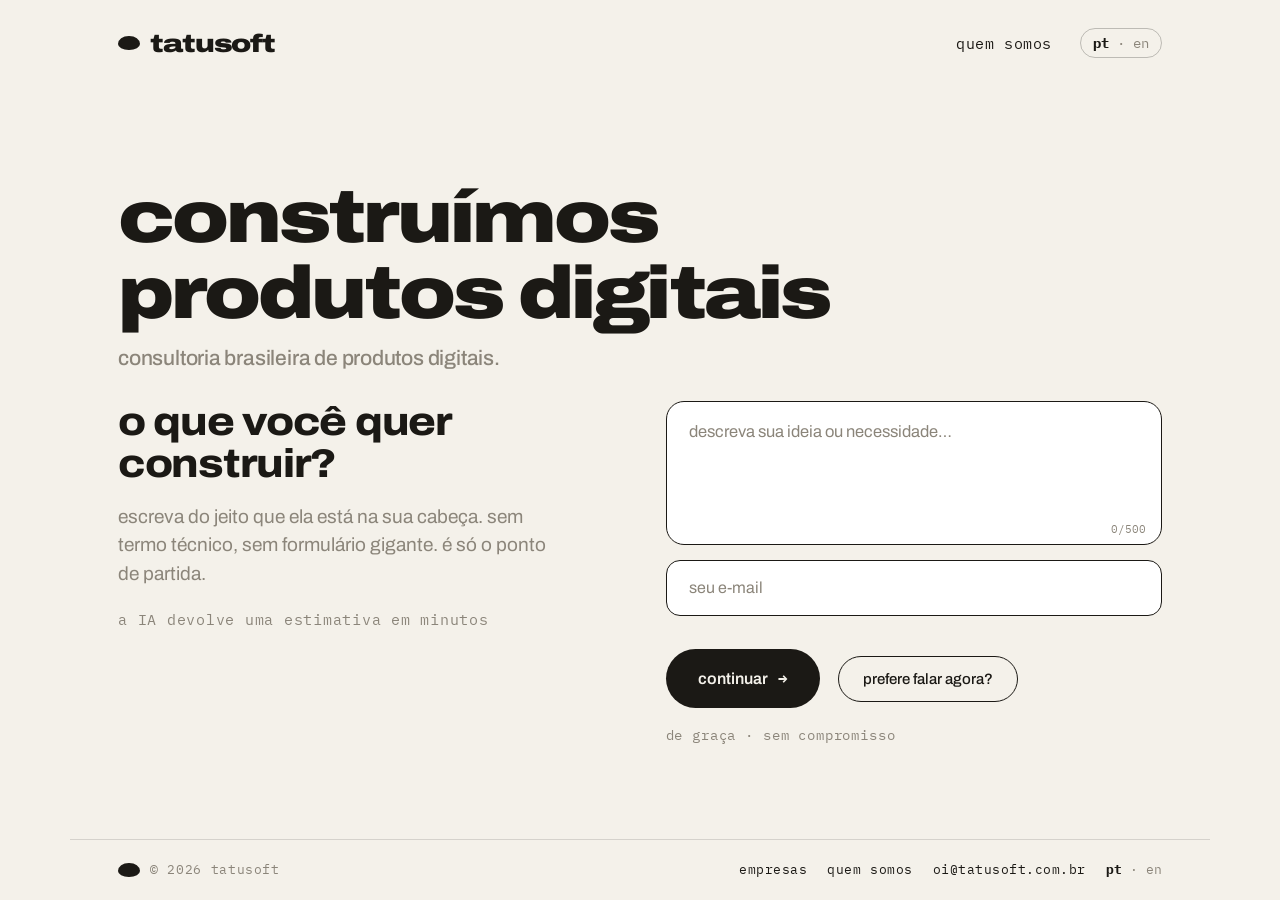
==== commit 7b413f4a: "Adiciona página B2B e atualiza página Quem Somos - Cria nova página B2B com metodologia e parceiros " ====
--- a/index.html
+++ b/index.html
@@ -51,6 +51,9 @@
                     <span class="hero-static" data-pt="construímos" data-en="we build">construímos</span>
                     <span class="hero-dynamic" data-words-pt='["produtos digitais", "projetos proprietários", "experimentos digitais", "times de tecnologia"]' data-words-en='["digital products", "proprietary projects", "digital experiments", "technology teams"]'>produtos digitais</span>
                 </h1>
+                <p style="margin: 16px 0 0; font-size: clamp(17px, 2vw, 21px); color: var(--pedra); font-weight: 500; letter-spacing: -0.01em; max-width: 520px;" data-pt="consultoria brasileira de produtos digitais." data-en="a brazilian digital product consultancy.">
+                    consultoria brasileira de produtos digitais.
+                </p>
 
                 <div class="hero-grid">
                     <div class="hero-info">
@@ -104,12 +107,14 @@
 
         <!-- Footer -->
         <footer class="footer">
-            <div class="footer-content">
+            <div class="footer-content" style="flex-wrap: wrap; gap: 20px 40px;">
                 <div class="footer-left">
                     <span class="footer-pebble"></span>
                     <span class="footer-copyright">© 2026 tatusoft</span>
                 </div>
-                <div class="footer-right">
+                <div class="footer-right" style="flex: 1; justify-content: flex-end;">
+                    <a href="b2b.html" data-pt="empresas" data-en="companies">empresas</a>
+                    <a href="quem-somos.html" data-pt="quem somos" data-en="about us">quem somos</a>
                     <a href="mailto:oi@tatusoft.com.br">oi@tatusoft.com.br</a>
                     <button class="lang-switch-footer" aria-label="alternar idioma">
                         <span class="lang-pt active">pt</span>
--- a/css/style.css
+++ b/css/style.css
@@ -460,7 +460,7 @@
 
     /* Compact Navigation */
     .nav {
-        padding: 6px 16px;
+        padding: 4px 16px;
     }
 
     .nav-menu {
@@ -577,7 +577,7 @@
     }
 
     .footer-content {
-        padding: 6px 16px;
+        padding: 4px 16px;
         flex-direction: row;
         justify-content: space-between;
         align-items: center;
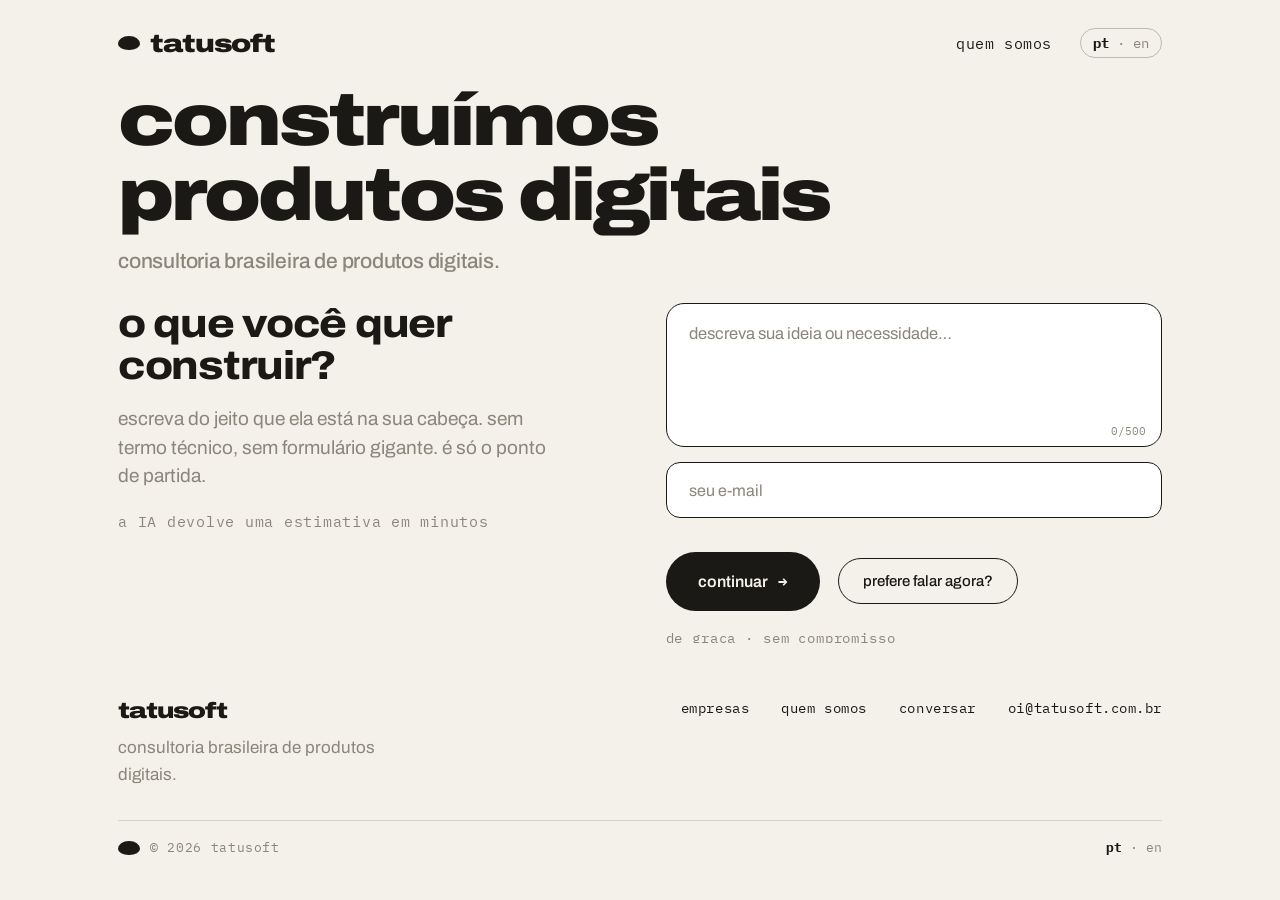
==== commit 8e9618e4: "Adiciona versão mobile do index - Cria nova página index-mobile.html otimizada para dispositivos móv" ====
--- a/index.html
+++ b/index.html
@@ -107,15 +107,26 @@
 
         <!-- Footer -->
         <footer class="footer">
-            <div class="footer-content" style="flex-wrap: wrap; gap: 20px 40px;">
-                <div class="footer-left">
-                    <span class="footer-pebble"></span>
-                    <span class="footer-copyright">© 2026 tatusoft</span>
+            <div class="footer-expanded">
+                <div class="footer-top-section">
+                    <div class="footer-brand">
+                        <div class="footer-logo">tatusoft</div>
+                        <div class="footer-tagline" data-pt="consultoria brasileira de produtos digitais." data-en="a brazilian digital product consultancy.">
+                            consultoria brasileira de produtos digitais.
+                        </div>
+                    </div>
+                    <div class="footer-nav-links">
+                        <a href="b2b.html" data-pt="empresas" data-en="companies">empresas</a>
+                        <a href="quem-somos.html" data-pt="quem somos" data-en="about us">quem somos</a>
+                        <a href="#captureForm" data-pt="conversar" data-en="let's talk">conversar</a>
+                        <a href="mailto:oi@tatusoft.com.br">oi@tatusoft.com.br</a>
+                    </div>
                 </div>
-                <div class="footer-right" style="flex: 1; justify-content: flex-end;">
-                    <a href="b2b.html" data-pt="empresas" data-en="companies">empresas</a>
-                    <a href="quem-somos.html" data-pt="quem somos" data-en="about us">quem somos</a>
-                    <a href="mailto:oi@tatusoft.com.br">oi@tatusoft.com.br</a>
+                <div class="footer-bottom-section">
+                    <div class="footer-left">
+                        <span class="footer-pebble"></span>
+                        <span class="footer-copyright">© 2026 tatusoft</span>
+                    </div>
                     <button class="lang-switch-footer" aria-label="alternar idioma">
                         <span class="lang-pt active">pt</span>
                         <span> · </span>
--- a/css/style.css
+++ b/css/style.css
@@ -401,6 +401,7 @@
 .footer {
     flex: none;
     width: 100%;
+    padding-top: clamp(36px, 5vw, 56px);
 }
 
 .footer-content {
@@ -411,6 +412,61 @@
     display: flex;
     flex-wrap: wrap;
     gap: 10px 24px;
+    align-items: center;
+    justify-content: space-between;
+}
+
+/* Footer Expanded (for index page) */
+.footer-expanded {
+    max-width: 1140px;
+    margin: 0 auto;
+    padding: 0 clamp(20px, 4vw, 48px) clamp(28px, 4vw, 44px);
+}
+
+.footer-top-section {
+    display: flex;
+    flex-wrap: wrap;
+    gap: 24px 48px;
+    align-items: flex-start;
+    justify-content: space-between;
+}
+
+.footer-brand {
+    display: flex;
+    flex-direction: column;
+    gap: 12px;
+}
+
+.footer-logo {
+    font-size: 22px;
+    font-weight: 900;
+    font-stretch: 125%;
+    letter-spacing: -0.045em;
+}
+
+.footer-tagline {
+    font-size: 17px;
+    color: var(--pedra);
+    max-width: 280px;
+    line-height: 1.55;
+}
+
+.footer-nav-links {
+    display: flex;
+    flex-wrap: wrap;
+    gap: 12px 32px;
+    font-family: 'IBM Plex Mono', monospace;
+    font-size: 14px;
+    letter-spacing: 0.04em;
+}
+
+.footer-bottom-section {
+    margin-top: 32px;
+    border-top: 1px solid rgba(27, 25, 21, 0.14);
+    padding-top: 18px;
+    display: flex;
+    flex-wrap: wrap;
+    gap: 12px;
     align-items: center;
     justify-content: space-between;
 }
@@ -573,7 +629,7 @@
 
     /* Compact Footer */
     .footer {
-        padding: 0;
+        padding-top: 20px;
     }
 
     .footer-content {
@@ -584,6 +640,38 @@
         gap: 8px;
     }
 
+    /* Footer Expanded Mobile */
+    .footer-expanded {
+        padding: 0 20px 20px;
+    }
+
+    .footer-top-section {
+        flex-direction: column;
+        gap: 20px;
+    }
+
+    .footer-logo {
+        font-size: 19px;
+    }
+
+    .footer-tagline {
+        font-size: 15px;
+    }
+
+    .footer-nav-links {
+        font-size: 12px;
+        gap: 10px 20px;
+    }
+
+    .footer-nav-links a[href^="mailto"] {
+        display: none;
+    }
+
+    .footer-bottom-section {
+        margin-top: 20px;
+        padding-top: 12px;
+    }
+
     .footer-left,
     .footer-right {
         flex-direction: row;
